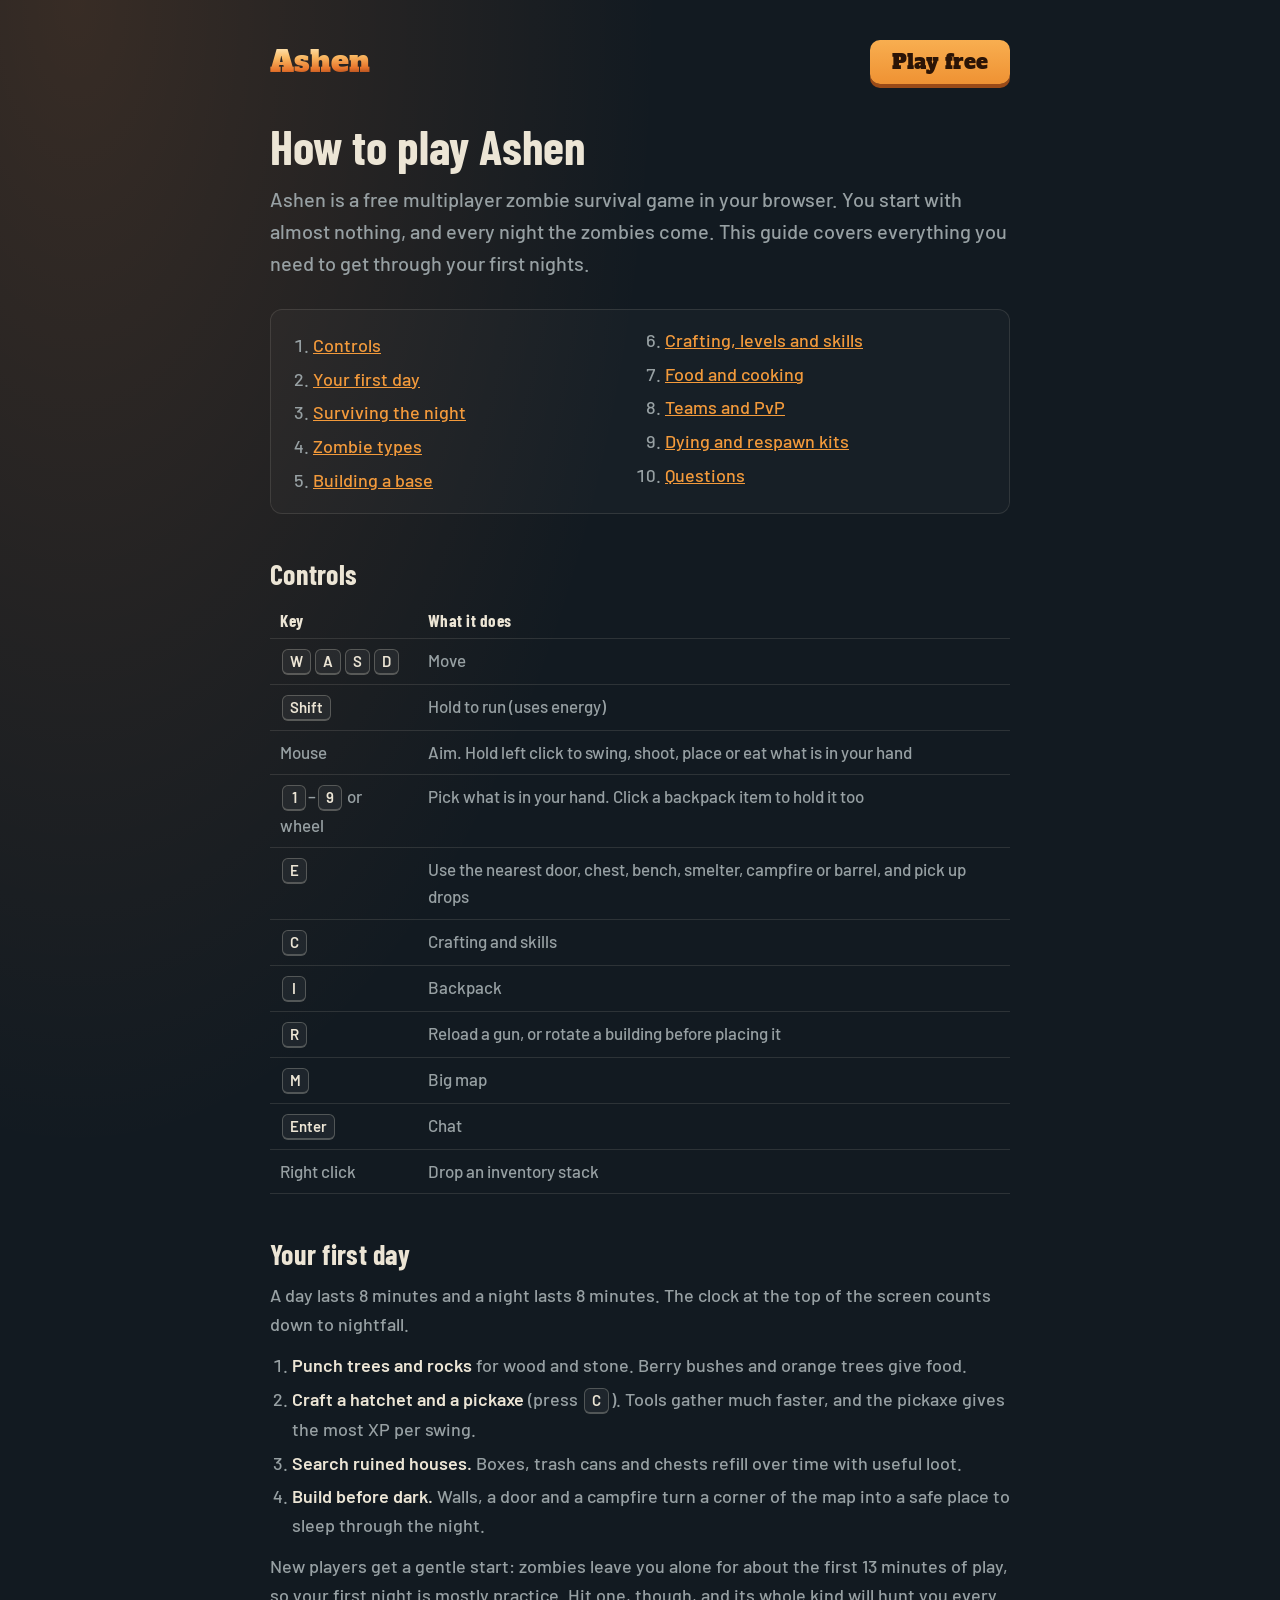
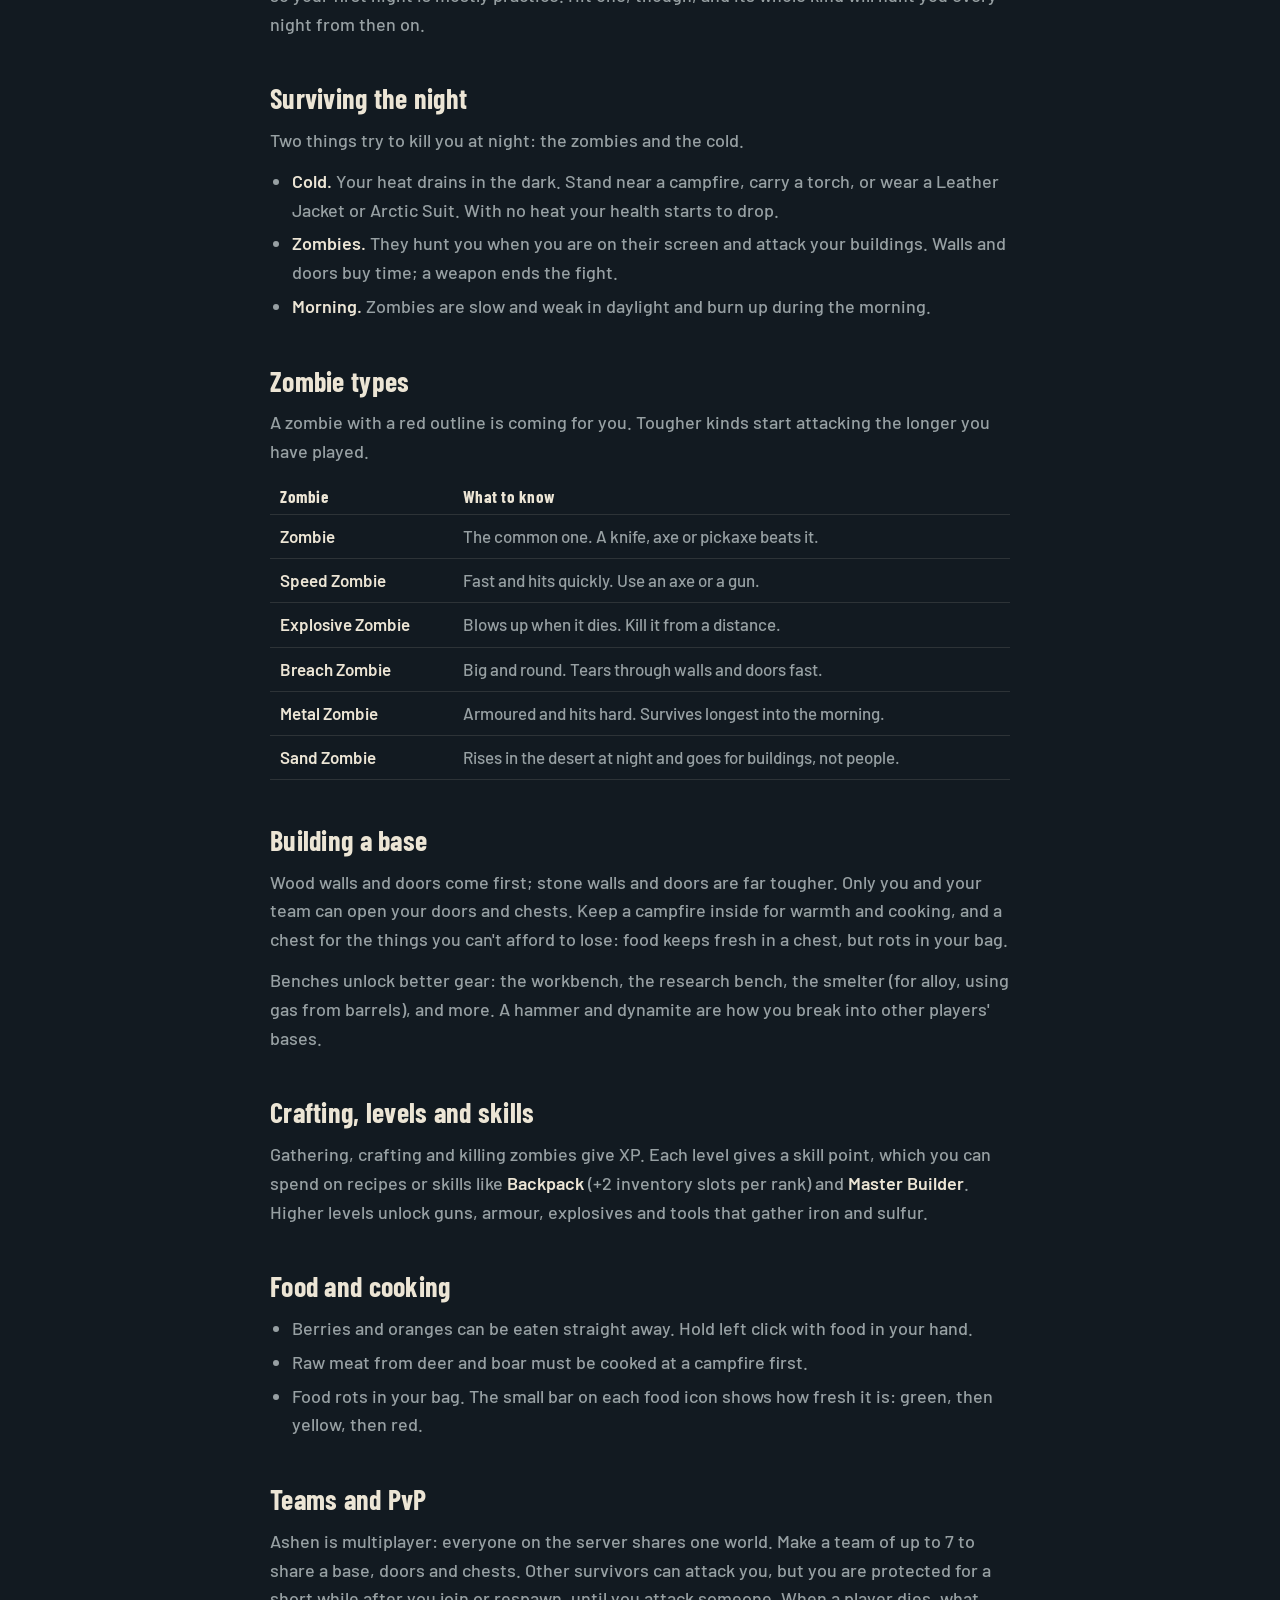
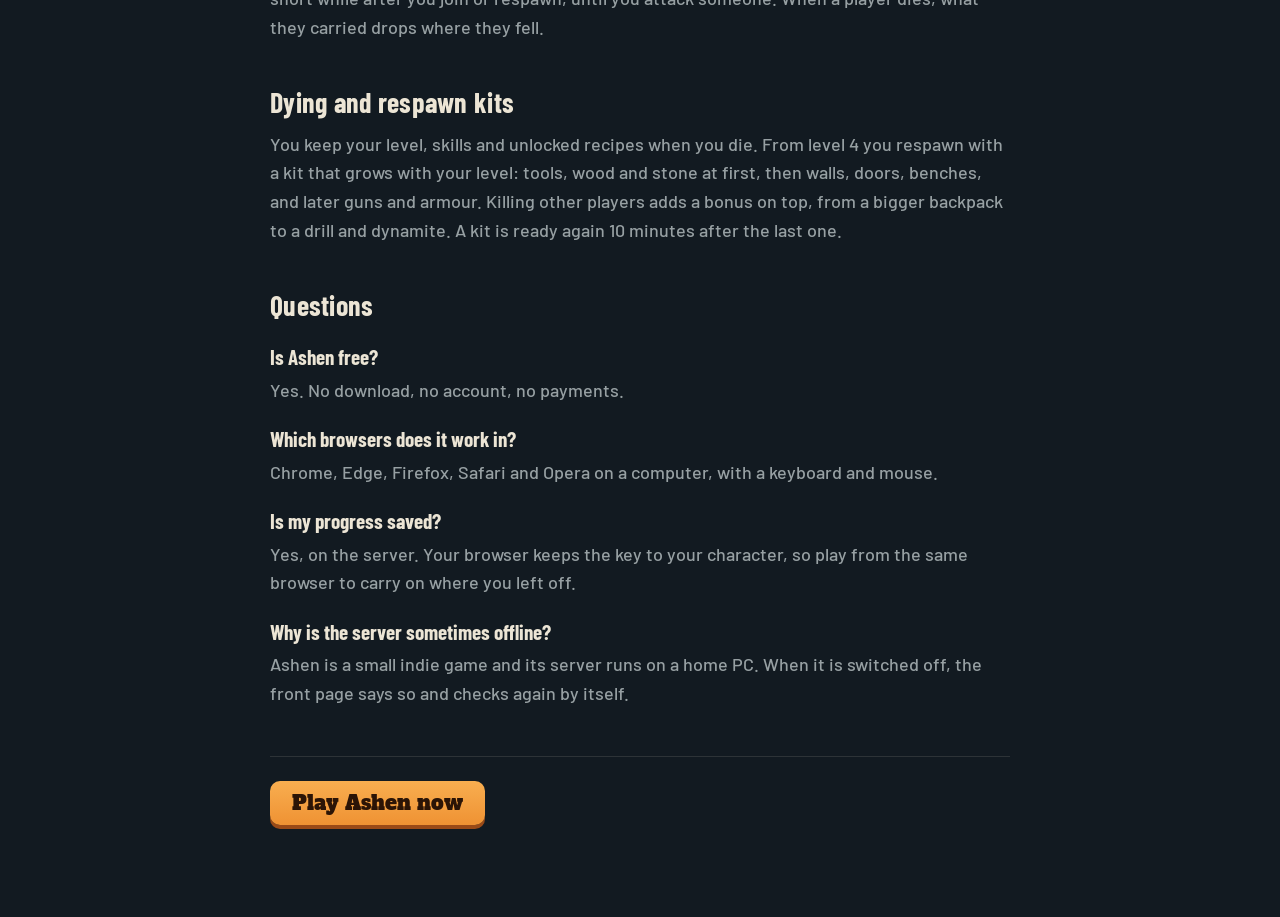
==== guide.html @ 97bfad8e "Update the Ashen guide" ====
<!doctype html>
<html lang="en">
<head>
<meta charset="utf-8">
<meta name="viewport" content="width=device-width,initial-scale=1">
<title>How to Play Ashen – Controls, Zombies, Building and Survival Tips</title>
<meta name="description" content="A beginner's guide to Ashen, the free multiplayer zombie survival browser game: controls, your first day, surviving the night, every zombie type, building a base, teams and PvP.">
<meta name="robots" content="index, follow, max-image-preview:large">
<link rel="canonical" href="https://playashen.github.io/guide.html">
<link rel="manifest" href="manifest.webmanifest">
<link rel="icon" type="image/png" sizes="192x192" href="icon-192.png">
<link rel="icon" type="image/svg+xml" href="icon.svg">
<link rel="apple-touch-icon" href="icon-192.png">
<meta property="og:image" content="https://playashen.github.io/og-card.jpg">
<meta property="og:image:width" content="1200">
<meta property="og:image:height" content="630">
<meta property="og:type" content="article">
<meta property="og:site_name" content="PlayAshen">
<meta property="og:title" content="How to Play Ashen – Zombie Survival Guide">
<meta property="og:description" content="Controls, your first day, surviving the night, every zombie type, building a base, teams and PvP.">
<meta property="og:url" content="https://playashen.github.io/guide.html">
<meta name="twitter:card" content="summary_large_image">
<meta name="twitter:image" content="https://playashen.github.io/og-card.jpg">
<meta name="theme-color" content="#121a21">
<script type="application/ld+json">{"@context":"https://schema.org","@type":"Article","headline":"How to Play Ashen – Controls, Zombies, Building and Survival Tips","about":{"@type":"VideoGame","name":"Ashen","url":"https://playashen.github.io/"},"image":"https://playashen.github.io/og-card.jpg","mainEntityOfPage":"https://playashen.github.io/guide.html","inLanguage":"en"}</script>
<script type="application/ld+json">{"@context":"https://schema.org","@type":"BreadcrumbList","itemListElement":[{"@type":"ListItem","position":1,"name":"PlayAshen","item":"https://playashen.github.io/"},{"@type":"ListItem","position":2,"name":"How to play","item":"https://playashen.github.io/guide.html"}]}</script>
<link rel="preconnect" href="https://fonts.googleapis.com">
<link rel="preconnect" href="https://fonts.gstatic.com" crossorigin>
<link rel="stylesheet" href="https://fonts.googleapis.com/css2?family=Alfa+Slab+One&family=Barlow:wght@500;600&family=Barlow+Condensed:wght@600;700&display=swap">
<style>
:root{--night:#121a21;--ash:#97a0a3;--bone:#ece5d5;--ember:#f39a3b;--ember-lo:#9a4a17;--line:rgba(236,229,213,.12)}
*{box-sizing:border-box}
html,body{margin:0}
body{background:radial-gradient(ellipse 65% 40% at 6% 0%,rgba(255,140,60,.16),transparent 70%),var(--night);color:var(--ash);font:500 18px/1.6 'Barlow',system-ui,sans-serif;-webkit-font-smoothing:antialiased}
main{max-width:780px;margin:0 auto;padding:40px 20px 80px}
nav{display:flex;justify-content:space-between;align-items:center;gap:16px;margin-bottom:36px}
.brand{font:400 30px/1 'Alfa Slab One',Georgia,serif;text-decoration:none;background:linear-gradient(178deg,#ffe8b8,#f9b862 35%,#e8762c 70%,#8a3216);-webkit-background-clip:text;background-clip:text;color:transparent}
.play{display:inline-flex;align-items:center;height:44px;padding:0 22px;border-radius:10px;background:linear-gradient(180deg,#f8ae50,#ef9233);color:#2b1406;text-decoration:none;font:400 20px/1 'Alfa Slab One',Georgia,serif;box-shadow:0 4px 0 var(--ember-lo)}
.play:hover{background:linear-gradient(180deg,#ffbb62,#f59c3c)}
h1{margin:0 0 10px;color:var(--bone);font:700 clamp(34px,6vw,48px)/1.1 'Barlow Condensed',sans-serif}
.lede{margin:0 0 30px;font-size:20px}
h2{margin:44px 0 10px;color:var(--bone);font:700 28px/1.2 'Barlow Condensed',sans-serif;letter-spacing:.01em}
h3{margin:22px 0 6px;color:var(--bone);font:700 21px/1.2 'Barlow Condensed',sans-serif}
p{margin:0 0 12px}
b,strong{color:var(--bone);font-weight:600}
ul,ol{margin:0 0 12px;padding-left:22px}
li{margin:5px 0}
a{color:var(--ember)}
a:hover{color:#ffd28a}
.toc{padding:16px 20px;border:1px solid var(--line);border-radius:12px;background:rgba(255,255,255,.025)}
.toc ol{margin:0;columns:2;column-gap:28px}
@media (max-width:560px){.toc ol{columns:1}}
table{width:100%;border-collapse:collapse;margin:6px 0 14px;font-size:17px}
th,td{text-align:left;vertical-align:top;padding:8px 10px;border-bottom:1px solid var(--line)}
th{color:var(--bone);font:700 17px 'Barlow Condensed',sans-serif;letter-spacing:.03em}
kbd{display:inline-block;min-width:24px;padding:1px 7px;margin:1px 2px;border:1px solid rgba(236,229,213,.25);border-bottom-width:2px;border-radius:6px;background:rgba(255,255,255,.05);color:var(--bone);font:600 15px/1.4 'Barlow',sans-serif;text-align:center}
.end{margin-top:48px;padding-top:24px;border-top:1px solid var(--line)}
.play:focus-visible,a:focus-visible{outline:2px solid #ffd28a;outline-offset:3px}
</style>
</head>
<body>
<main>
  <nav><a class="brand" href="./">Ashen</a><a class="play" href="./">Play free</a></nav>

  <h1>How to play Ashen</h1>
  <p class="lede">Ashen is a free multiplayer zombie survival game in your browser. You start with almost nothing, and every night the zombies come. This guide covers everything you need to get through your first nights.</p>

  <div class="toc"><ol>
    <li><a href="#controls">Controls</a></li>
    <li><a href="#first-day">Your first day</a></li>
    <li><a href="#night">Surviving the night</a></li>
    <li><a href="#zombies">Zombie types</a></li>
    <li><a href="#base">Building a base</a></li>
    <li><a href="#crafting">Crafting, levels and skills</a></li>
    <li><a href="#food">Food and cooking</a></li>
    <li><a href="#multiplayer">Teams and PvP</a></li>
    <li><a href="#dying">Dying and respawn kits</a></li>
    <li><a href="#faq">Questions</a></li>
  </ol></div>

  <h2 id="controls">Controls</h2>
  <table>
    <tr><th>Key</th><th>What it does</th></tr>
    <tr><td><kbd>W</kbd><kbd>A</kbd><kbd>S</kbd><kbd>D</kbd></td><td>Move</td></tr>
    <tr><td><kbd>Shift</kbd></td><td>Hold to run (uses energy)</td></tr>
    <tr><td>Mouse</td><td>Aim. Hold left click to swing, shoot, place or eat what is in your hand</td></tr>
    <tr><td><kbd>1</kbd>–<kbd>9</kbd> or wheel</td><td>Pick what is in your hand. Click a backpack item to hold it too</td></tr>
    <tr><td><kbd>E</kbd></td><td>Use the nearest door, chest, bench, smelter, campfire or barrel, and pick up drops</td></tr>
    <tr><td><kbd>C</kbd></td><td>Crafting and skills</td></tr>
    <tr><td><kbd>I</kbd></td><td>Backpack</td></tr>
    <tr><td><kbd>R</kbd></td><td>Reload a gun, or rotate a building before placing it</td></tr>
    <tr><td><kbd>M</kbd></td><td>Big map</td></tr>
    <tr><td><kbd>Enter</kbd></td><td>Chat</td></tr>
    <tr><td>Right click</td><td>Drop an inventory stack</td></tr>
  </table>

  <h2 id="first-day">Your first day</h2>
  <p>A day lasts 8 minutes and a night lasts 8 minutes. The clock at the top of the screen counts down to nightfall.</p>
  <ol>
    <li><b>Punch trees and rocks</b> for wood and stone. Berry bushes and orange trees give food.</li>
    <li><b>Craft a hatchet and a pickaxe</b> (press <kbd>C</kbd>). Tools gather much faster, and the pickaxe gives the most XP per swing.</li>
    <li><b>Search ruined houses.</b> Boxes, trash cans and chests refill over time with useful loot.</li>
    <li><b>Build before dark.</b> Walls, a door and a campfire turn a corner of the map into a safe place to sleep through the night.</li>
  </ol>
  <p>New players get a gentle start: zombies leave you alone for about the first 13 minutes of play, so your first night is mostly practice. Hit one, though, and its whole kind will hunt you every night from then on.</p>

  <h2 id="night">Surviving the night</h2>
  <p>Two things try to kill you at night: the zombies and the cold.</p>
  <ul>
    <li><b>Cold.</b> Your heat drains in the dark. Stand near a campfire, carry a torch, or wear a Leather Jacket or Arctic Suit. With no heat your health starts to drop.</li>
    <li><b>Zombies.</b> They hunt you when you are on their screen and attack your buildings. Walls and doors buy time; a weapon ends the fight.</li>
    <li><b>Morning.</b> Zombies are slow and weak in daylight and burn up during the morning.</li>
  </ul>

  <h2 id="zombies">Zombie types</h2>
  <p>A zombie with a red outline is coming for you. Tougher kinds start attacking the longer you have played.</p>
  <table>
    <tr><th>Zombie</th><th>What to know</th></tr>
    <tr><td><b>Zombie</b></td><td>The common one. A knife, axe or pickaxe beats it.</td></tr>
    <tr><td><b>Speed Zombie</b></td><td>Fast and hits quickly. Use an axe or a gun.</td></tr>
    <tr><td><b>Explosive Zombie</b></td><td>Blows up when it dies. Kill it from a distance.</td></tr>
    <tr><td><b>Breach Zombie</b></td><td>Big and round. Tears through walls and doors fast.</td></tr>
    <tr><td><b>Metal Zombie</b></td><td>Armoured and hits hard. Survives longest into the morning.</td></tr>
    <tr><td><b>Sand Zombie</b></td><td>Rises in the desert at night and goes for buildings, not people.</td></tr>
  </table>

  <h2 id="base">Building a base</h2>
  <p>Wood walls and doors come first; stone walls and doors are far tougher. Only you and your team can open your doors and chests. Keep a campfire inside for warmth and cooking, and a chest for the things you can't afford to lose: food keeps fresh in a chest, but rots in your bag.</p>
  <p>Benches unlock better gear: the workbench, the research bench, the smelter (for alloy, using gas from barrels), and more. A hammer and dynamite are how you break into other players' bases.</p>

  <h2 id="crafting">Crafting, levels and skills</h2>
  <p>Gathering, crafting and killing zombies give XP. Each level gives a skill point, which you can spend on recipes or skills like <b>Backpack</b> (+2 inventory slots per rank) and <b>Master Builder</b>. Higher levels unlock guns, armour, explosives and tools that gather iron and sulfur.</p>

  <h2 id="food">Food and cooking</h2>
  <ul>
    <li>Berries and oranges can be eaten straight away. Hold left click with food in your hand.</li>
    <li>Raw meat from deer and boar must be cooked at a campfire first.</li>
    <li>Food rots in your bag. The small bar on each food icon shows how fresh it is: green, then yellow, then red.</li>
  </ul>

  <h2 id="multiplayer">Teams and PvP</h2>
  <p>Ashen is multiplayer: everyone on the server shares one world. Make a team of up to 7 to share a base, doors and chests. Other survivors can attack you, but you are protected for a short while after you join or respawn, until you attack someone. When a player dies, what they carried drops where they fell.</p>

  <h2 id="dying">Dying and respawn kits</h2>
  <p>You keep your level, skills and unlocked recipes when you die. From level 4 you respawn with a kit that grows with your level: tools, wood and stone at first, then walls, doors, benches, and later guns and armour. Killing other players adds a bonus on top, from a bigger backpack to a drill and dynamite. A kit is ready again 10 minutes after the last one.</p>

  <h2 id="faq">Questions</h2>
  <h3>Is Ashen free?</h3>
  <p>Yes. No download, no account, no payments.</p>
  <h3>Which browsers does it work in?</h3>
  <p>Chrome, Edge, Firefox, Safari and Opera on a computer, with a keyboard and mouse.</p>
  <h3>Is my progress saved?</h3>
  <p>Yes, on the server. Your browser keeps the key to your character, so play from the same browser to carry on where you left off.</p>
  <h3>Why is the server sometimes offline?</h3>
  <p>Ashen is a small indie game and its server runs on a home PC. When it is switched off, the front page says so and checks again by itself.</p>

  <p class="end"><a class="play" href="./">Play Ashen now</a></p>
</main>
</body>
</html>
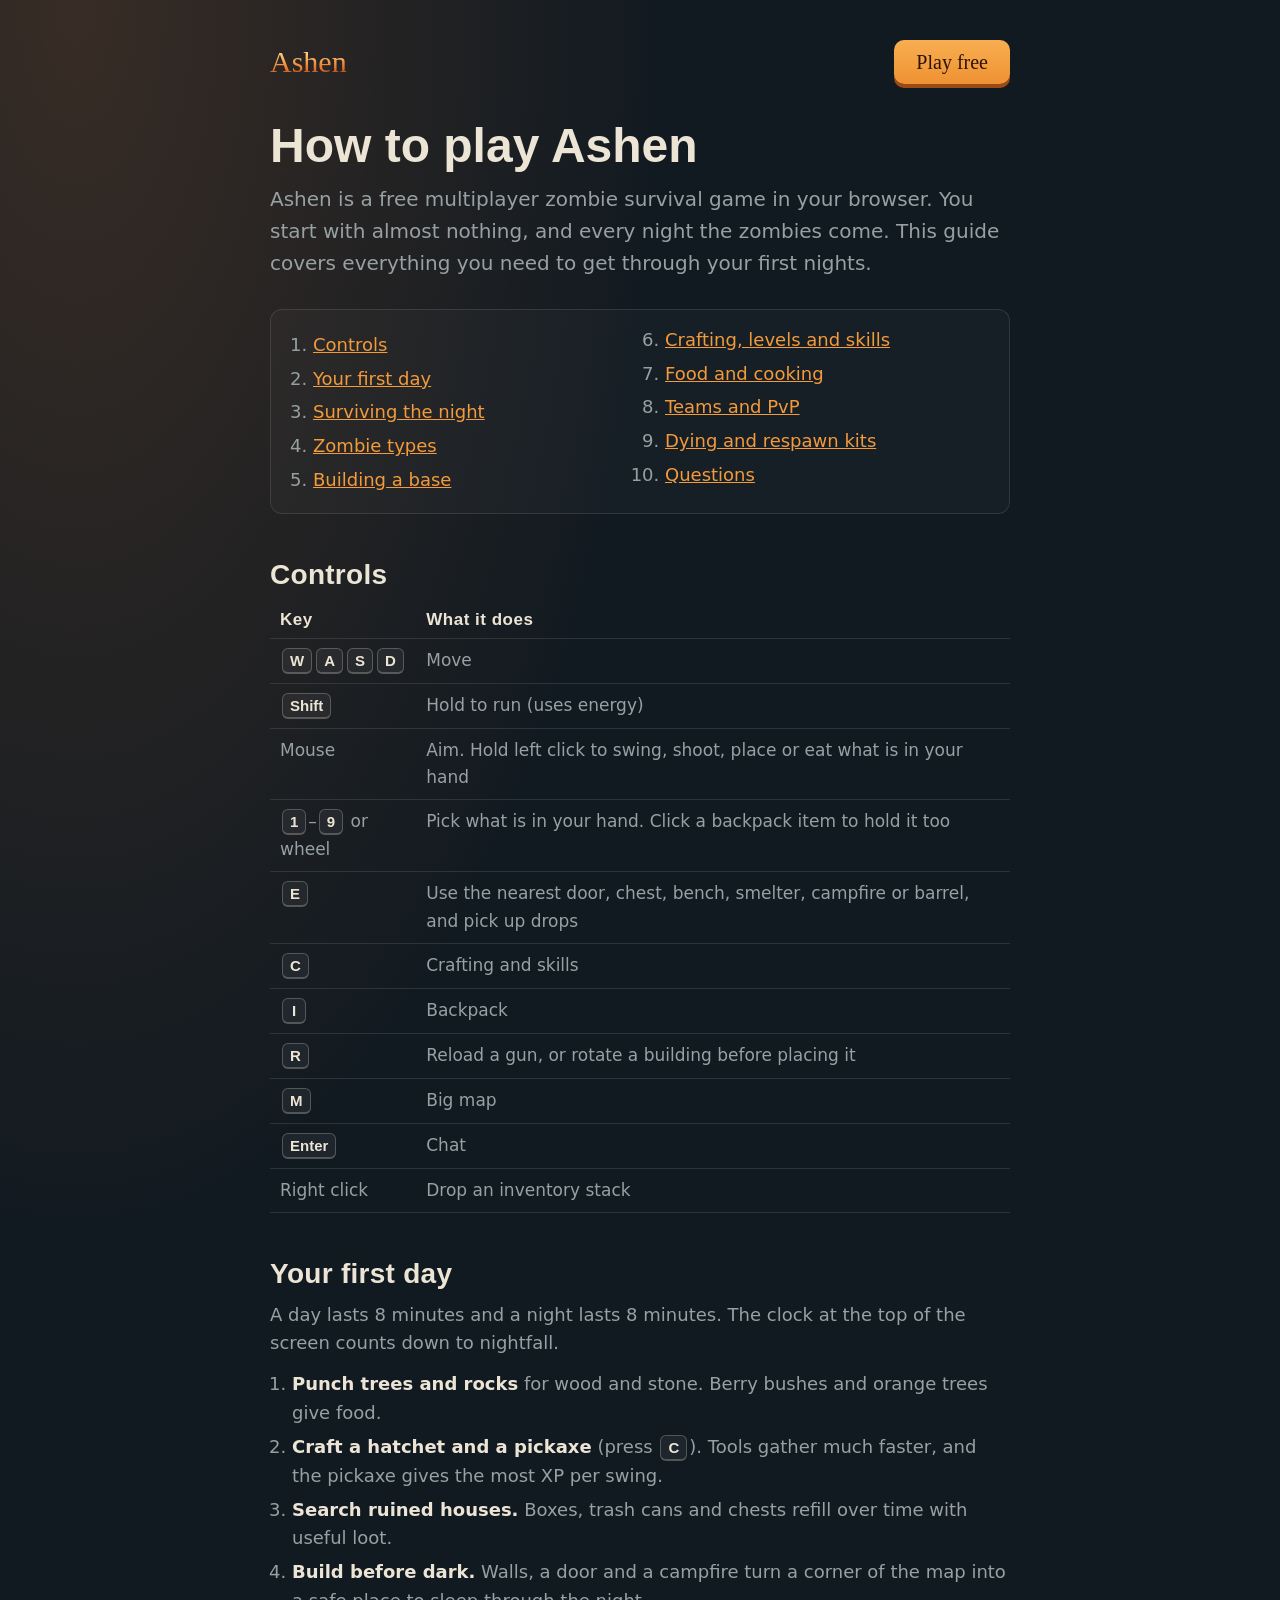
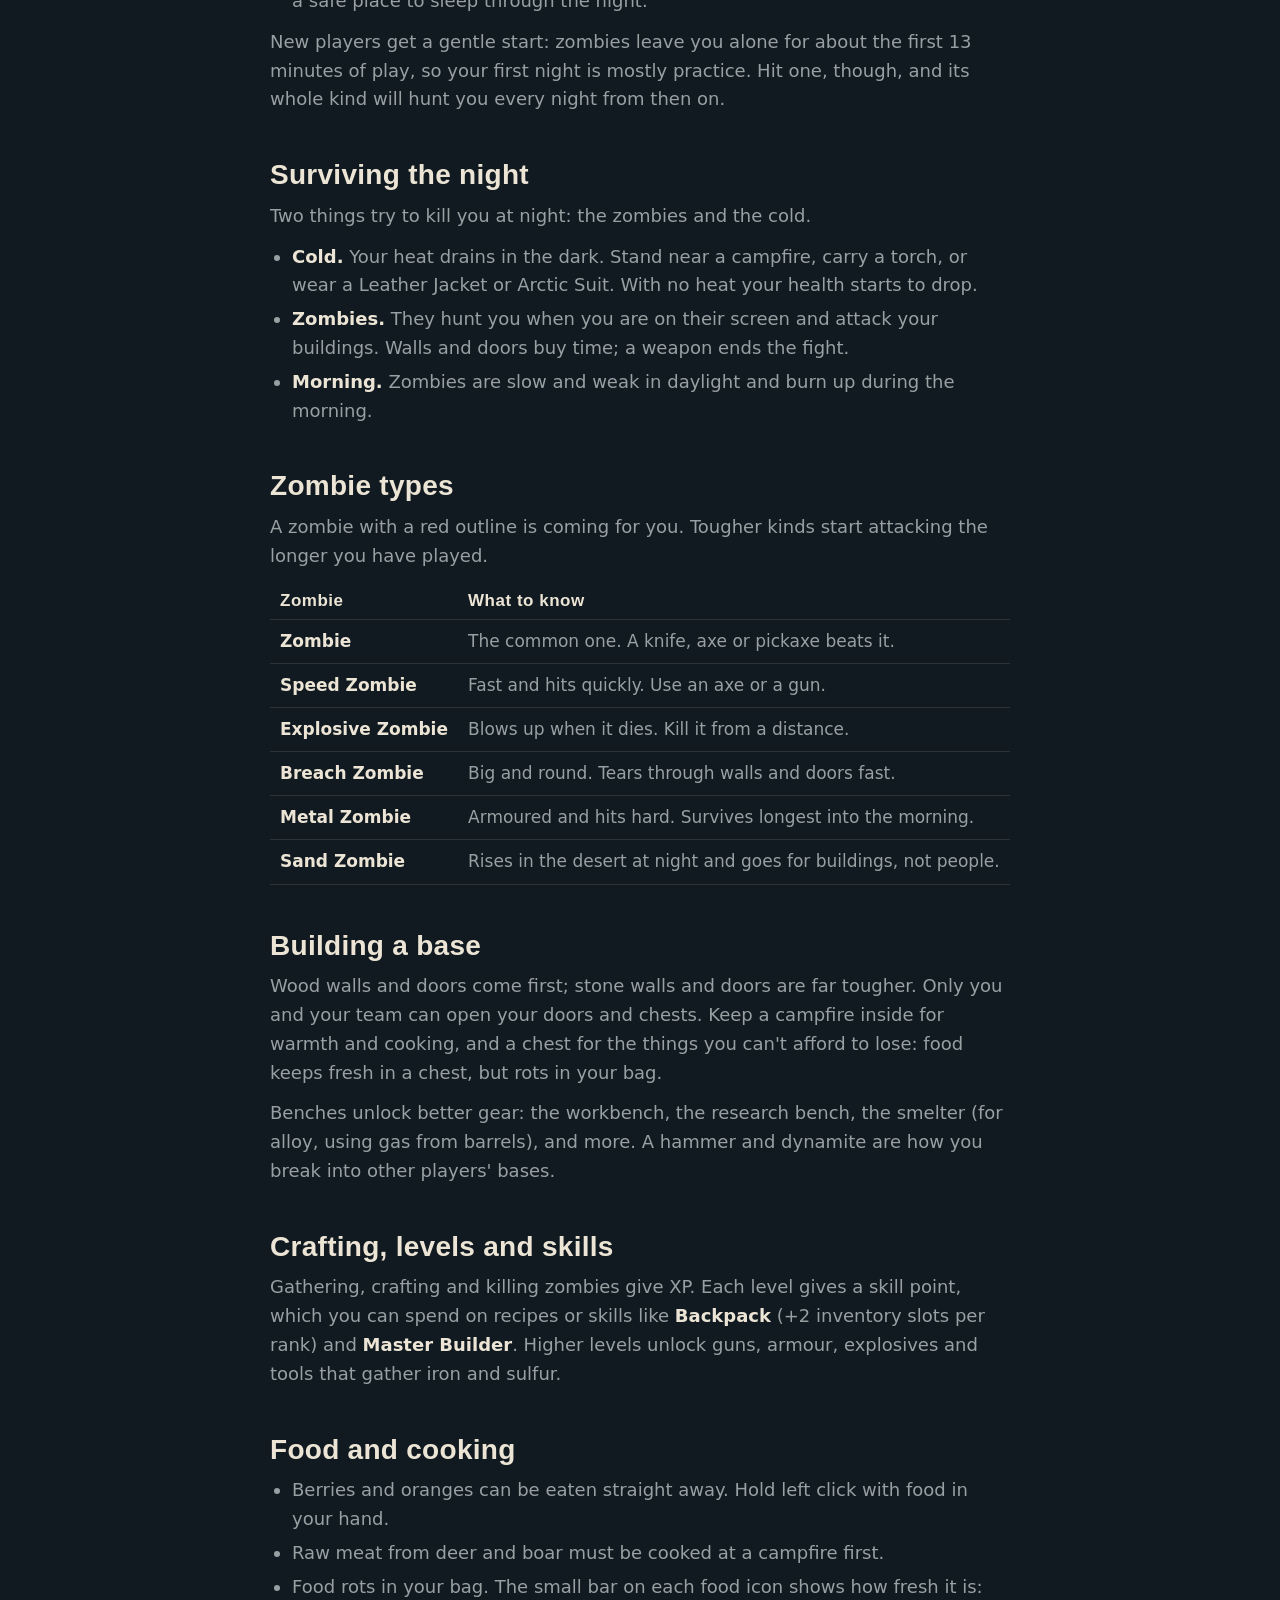
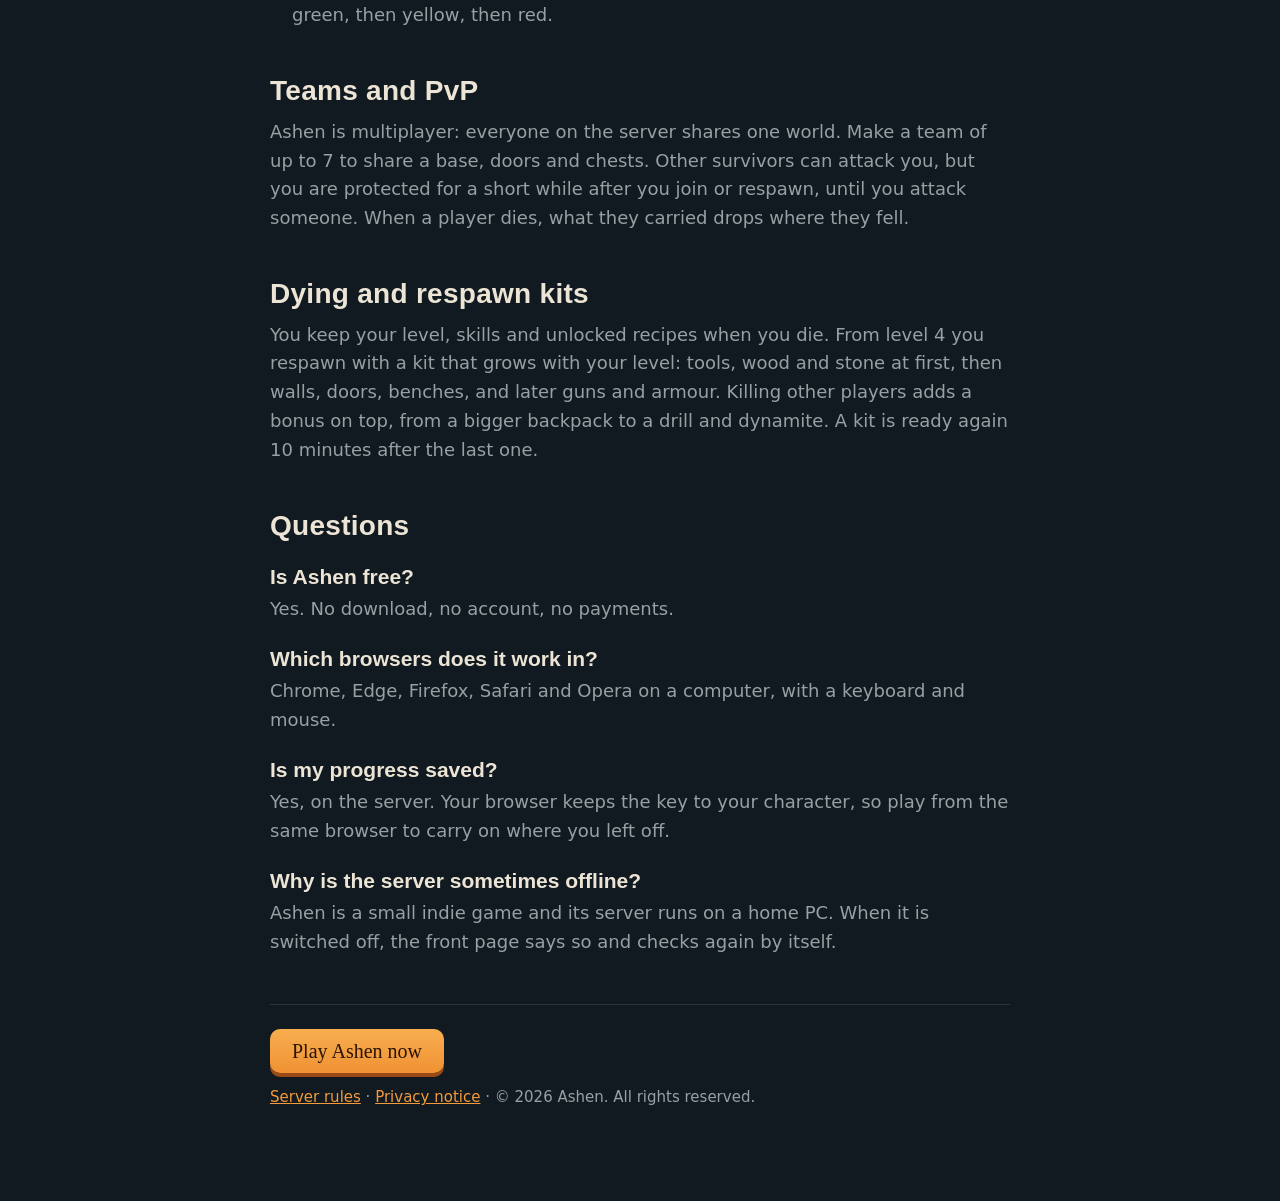
==== commit 67c6891c: "Update the Ashen guide" ====
--- a/guide.html
+++ b/guide.html
@@ -24,9 +24,7 @@
 <meta name="theme-color" content="#121a21">
 <script type="application/ld+json">{"@context":"https://schema.org","@type":"Article","headline":"How to Play Ashen – Controls, Zombies, Building and Survival Tips","about":{"@type":"VideoGame","name":"Ashen","url":"https://playashen.github.io/"},"image":"https://playashen.github.io/og-card.jpg","mainEntityOfPage":"https://playashen.github.io/guide.html","inLanguage":"en"}</script>
 <script type="application/ld+json">{"@context":"https://schema.org","@type":"BreadcrumbList","itemListElement":[{"@type":"ListItem","position":1,"name":"PlayAshen","item":"https://playashen.github.io/"},{"@type":"ListItem","position":2,"name":"How to play","item":"https://playashen.github.io/guide.html"}]}</script>
-<link rel="preconnect" href="https://fonts.googleapis.com">
-<link rel="preconnect" href="https://fonts.gstatic.com" crossorigin>
-<link rel="stylesheet" href="https://fonts.googleapis.com/css2?family=Alfa+Slab+One&family=Barlow:wght@500;600&family=Barlow+Condensed:wght@600;700&display=swap">
+<link rel="stylesheet" href="fonts.css">
 <style>
 :root{--night:#121a21;--ash:#97a0a3;--bone:#ece5d5;--ember:#f39a3b;--ember-lo:#9a4a17;--line:rgba(236,229,213,.12)}
 *{box-sizing:border-box}
@@ -155,6 +153,7 @@
   <p>Ashen is a small indie game and its server runs on a home PC. When it is switched off, the front page says so and checks again by itself.</p>
 
   <p class="end"><a class="play" href="./">Play Ashen now</a></p>
+  <p style="font-size:15px"><a href="rules.html">Server rules</a> · <a href="privacy.html">Privacy notice</a> · © 2026 Ashen. All rights reserved.</p>
 </main>
 </body>
 </html>
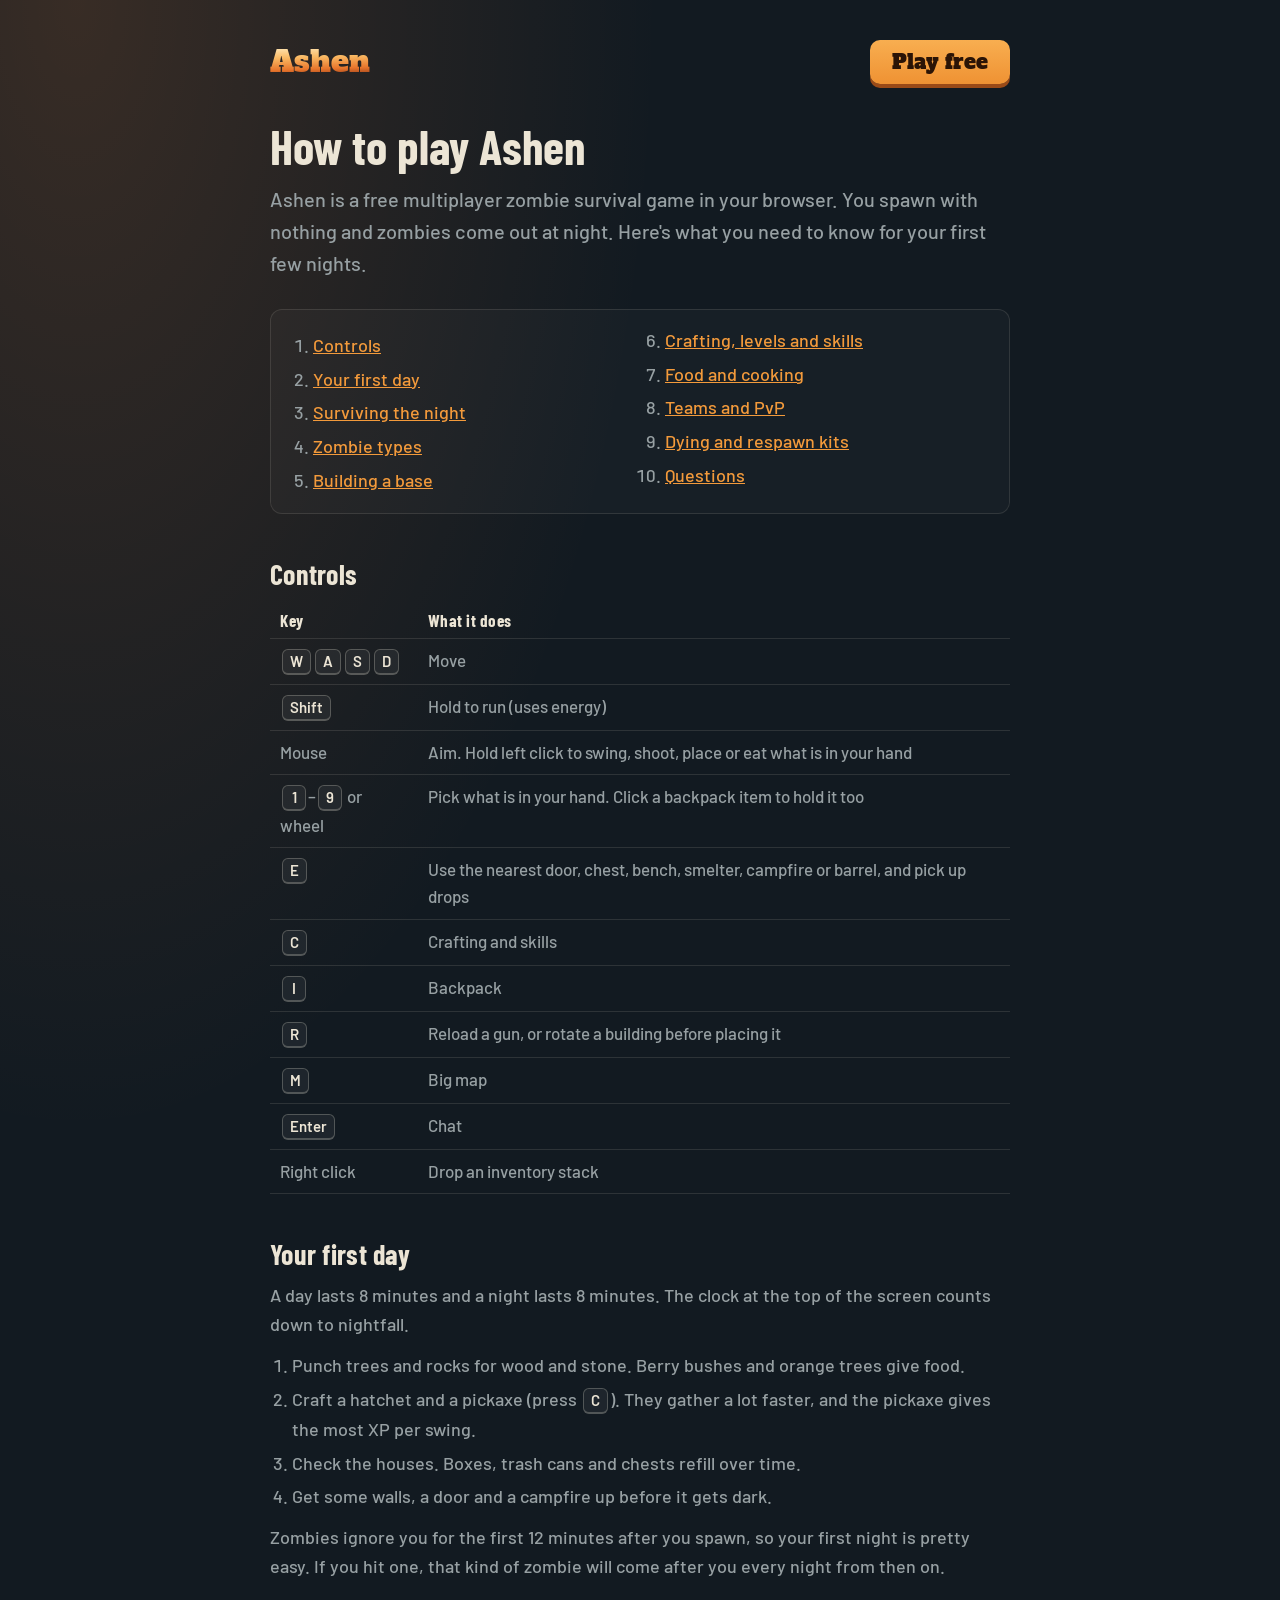
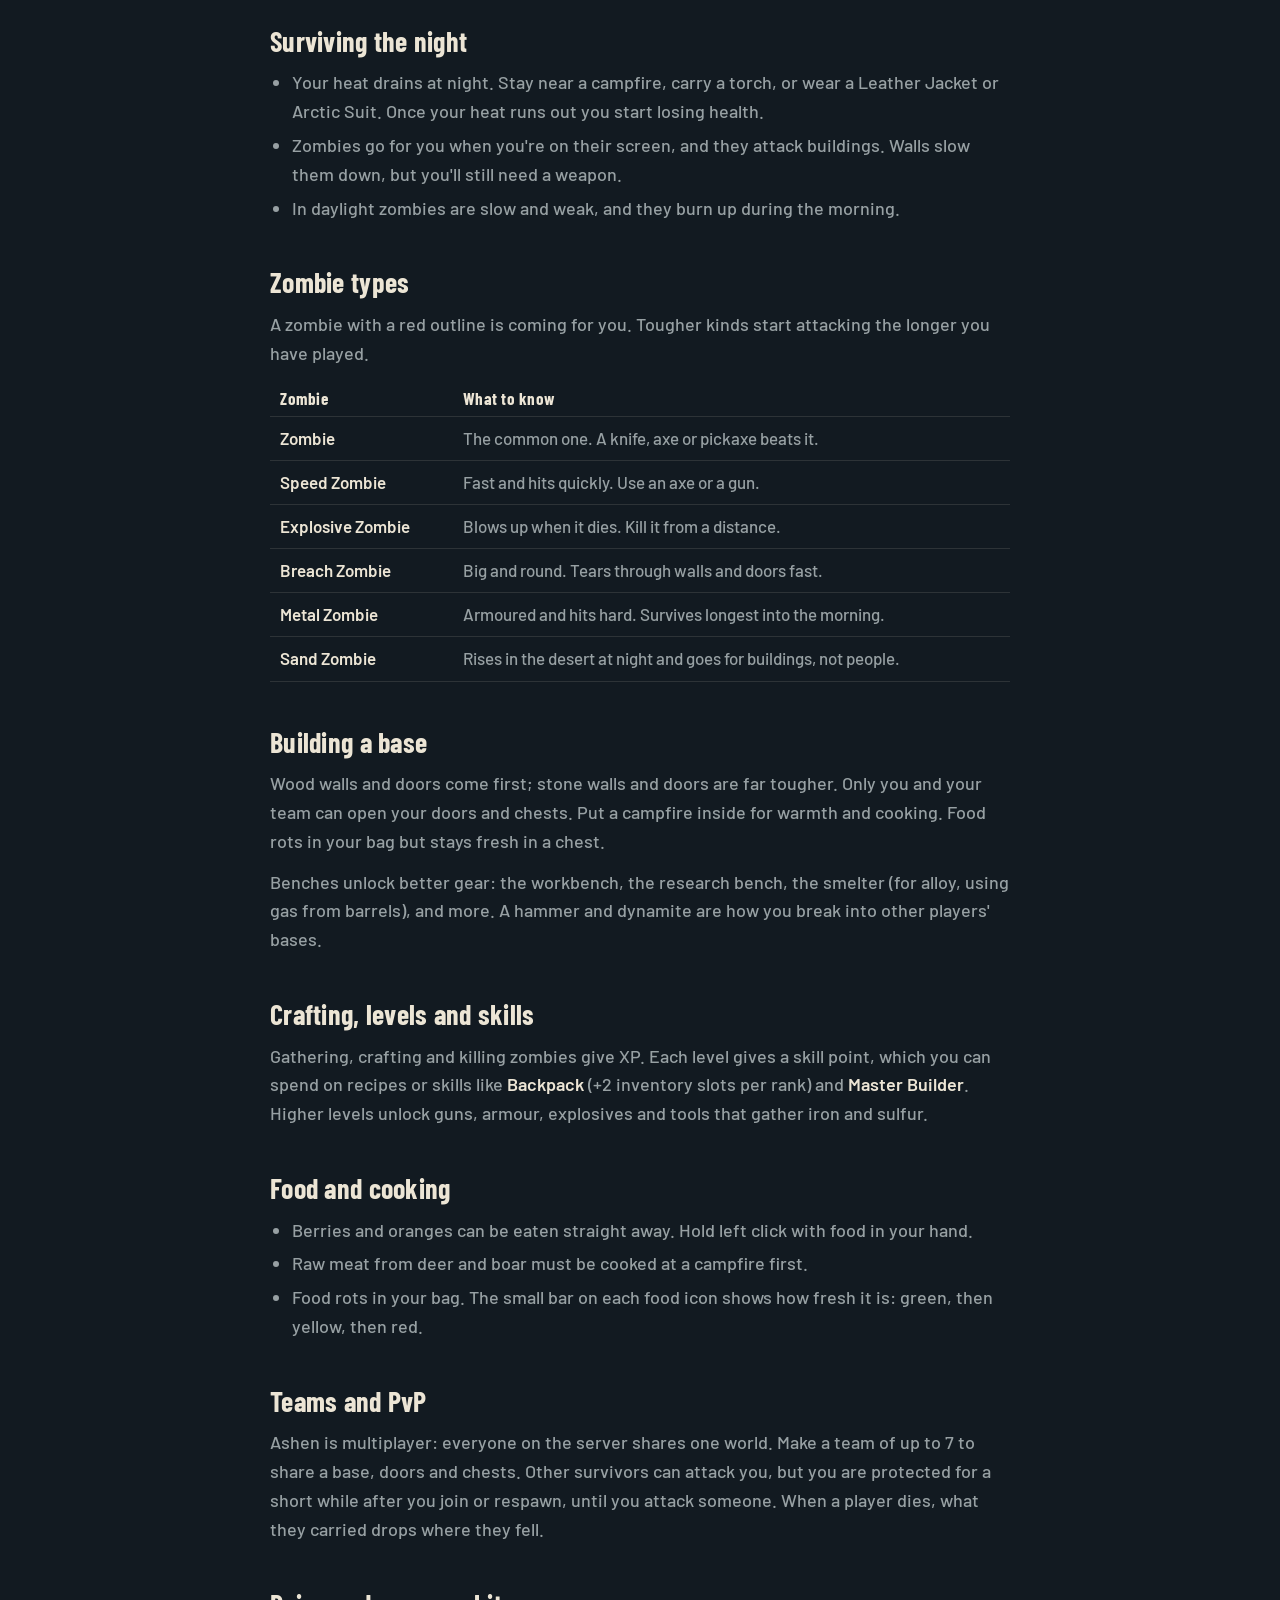
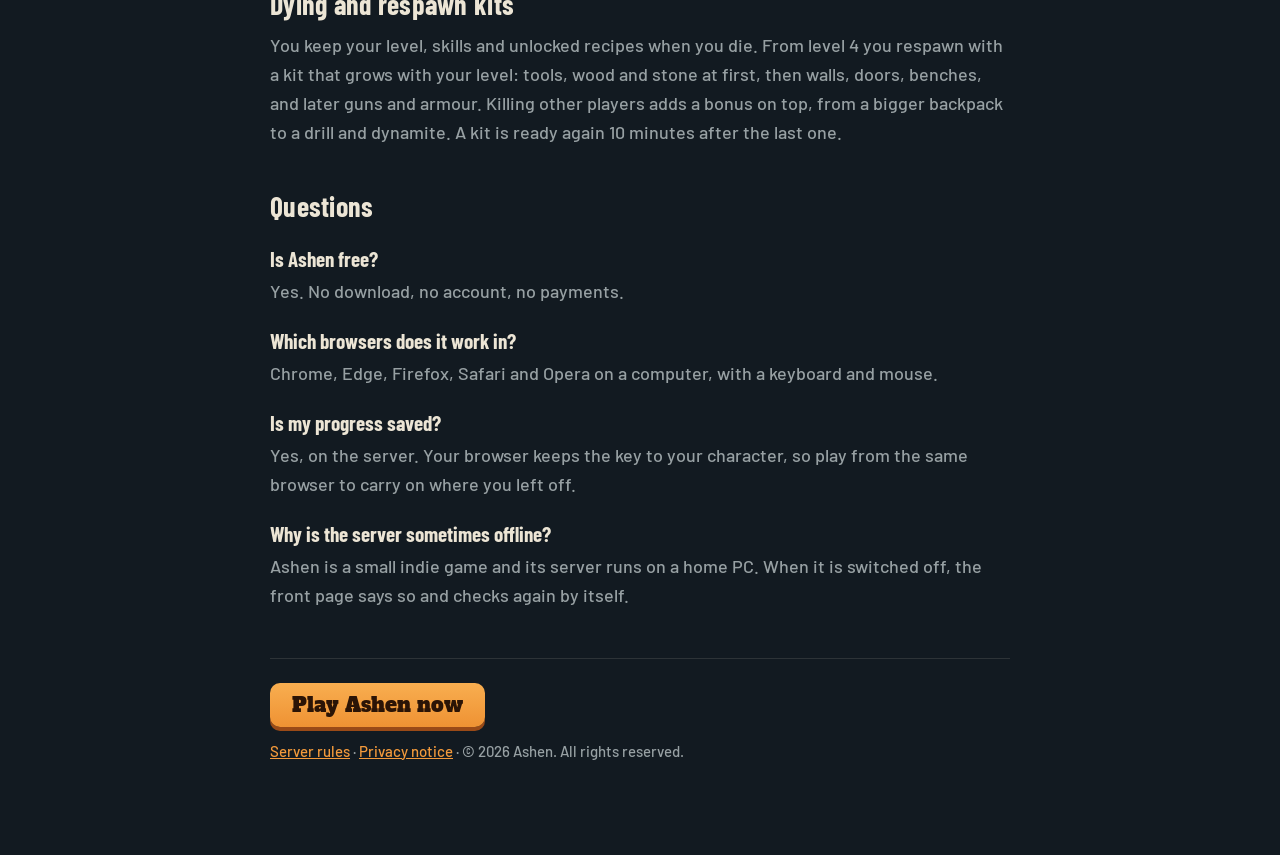
==== commit 931a57d8: "Update the Ashen guide" ====
--- a/guide.html
+++ b/guide.html
@@ -61,7 +61,7 @@
   <nav><a class="brand" href="./">Ashen</a><a class="play" href="./">Play free</a></nav>
 
   <h1>How to play Ashen</h1>
-  <p class="lede">Ashen is a free multiplayer zombie survival game in your browser. You start with almost nothing, and every night the zombies come. This guide covers everything you need to get through your first nights.</p>
+  <p class="lede">Ashen is a free multiplayer zombie survival game in your browser. You spawn with nothing and zombies come out at night. Here's what you need to know for your first few nights.</p>
 
   <div class="toc"><ol>
     <li><a href="#controls">Controls</a></li>
@@ -95,19 +95,18 @@
   <h2 id="first-day">Your first day</h2>
   <p>A day lasts 8 minutes and a night lasts 8 minutes. The clock at the top of the screen counts down to nightfall.</p>
   <ol>
-    <li><b>Punch trees and rocks</b> for wood and stone. Berry bushes and orange trees give food.</li>
-    <li><b>Craft a hatchet and a pickaxe</b> (press <kbd>C</kbd>). Tools gather much faster, and the pickaxe gives the most XP per swing.</li>
-    <li><b>Search ruined houses.</b> Boxes, trash cans and chests refill over time with useful loot.</li>
-    <li><b>Build before dark.</b> Walls, a door and a campfire turn a corner of the map into a safe place to sleep through the night.</li>
+    <li>Punch trees and rocks for wood and stone. Berry bushes and orange trees give food.</li>
+    <li>Craft a hatchet and a pickaxe (press <kbd>C</kbd>). They gather a lot faster, and the pickaxe gives the most XP per swing.</li>
+    <li>Check the houses. Boxes, trash cans and chests refill over time.</li>
+    <li>Get some walls, a door and a campfire up before it gets dark.</li>
   </ol>
-  <p>New players get a gentle start: zombies leave you alone for about the first 13 minutes of play, so your first night is mostly practice. Hit one, though, and its whole kind will hunt you every night from then on.</p>
+  <p>Zombies ignore you for the first 12 minutes after you spawn, so your first night is pretty easy. If you hit one, that kind of zombie will come after you every night from then on.</p>
 
   <h2 id="night">Surviving the night</h2>
-  <p>Two things try to kill you at night: the zombies and the cold.</p>
   <ul>
-    <li><b>Cold.</b> Your heat drains in the dark. Stand near a campfire, carry a torch, or wear a Leather Jacket or Arctic Suit. With no heat your health starts to drop.</li>
-    <li><b>Zombies.</b> They hunt you when you are on their screen and attack your buildings. Walls and doors buy time; a weapon ends the fight.</li>
-    <li><b>Morning.</b> Zombies are slow and weak in daylight and burn up during the morning.</li>
+    <li>Your heat drains at night. Stay near a campfire, carry a torch, or wear a Leather Jacket or Arctic Suit. Once your heat runs out you start losing health.</li>
+    <li>Zombies go for you when you're on their screen, and they attack buildings. Walls slow them down, but you'll still need a weapon.</li>
+    <li>In daylight zombies are slow and weak, and they burn up during the morning.</li>
   </ul>
 
   <h2 id="zombies">Zombie types</h2>
@@ -123,7 +122,7 @@
   </table>
 
   <h2 id="base">Building a base</h2>
-  <p>Wood walls and doors come first; stone walls and doors are far tougher. Only you and your team can open your doors and chests. Keep a campfire inside for warmth and cooking, and a chest for the things you can't afford to lose: food keeps fresh in a chest, but rots in your bag.</p>
+  <p>Wood walls and doors come first; stone walls and doors are far tougher. Only you and your team can open your doors and chests. Put a campfire inside for warmth and cooking. Food rots in your bag but stays fresh in a chest.</p>
   <p>Benches unlock better gear: the workbench, the research bench, the smelter (for alloy, using gas from barrels), and more. A hammer and dynamite are how you break into other players' bases.</p>
 
   <h2 id="crafting">Crafting, levels and skills</h2>
--- a/fonts.css
+++ b/fonts.css
@@ -0,0 +1,9 @@
+/* Fonts served from this site (not Google), so visiting does not send your address to Google. SIL Open Font License: see fonts/OFL-*.txt */
+@font-face{font-family:'Alfa Slab One';font-style:normal;font-weight:400;font-display:swap;src:url(fonts/alfa-slab-one-400.woff2) format('woff2');unicode-range:U+0000-00FF, U+0131, U+0152-0153, U+02BB-02BC, U+02C6, U+02DA, U+02DC, U+0304, U+0308, U+0329, U+2000-206F, U+20AC, U+2122, U+2191, U+2193, U+2212, U+2215, U+FEFF, U+FFFD}
+@font-face{font-family:'Barlow';font-style:normal;font-weight:400;font-display:swap;src:url(fonts/barlow-400.woff2) format('woff2');unicode-range:U+0000-00FF, U+0131, U+0152-0153, U+02BB-02BC, U+02C6, U+02DA, U+02DC, U+0304, U+0308, U+0329, U+2000-206F, U+20AC, U+2122, U+2191, U+2193, U+2212, U+2215, U+FEFF, U+FFFD}
+@font-face{font-family:'Barlow';font-style:normal;font-weight:500;font-display:swap;src:url(fonts/barlow-500.woff2) format('woff2');unicode-range:U+0000-00FF, U+0131, U+0152-0153, U+02BB-02BC, U+02C6, U+02DA, U+02DC, U+0304, U+0308, U+0329, U+2000-206F, U+20AC, U+2122, U+2191, U+2193, U+2212, U+2215, U+FEFF, U+FFFD}
+@font-face{font-family:'Barlow';font-style:normal;font-weight:600;font-display:swap;src:url(fonts/barlow-600.woff2) format('woff2');unicode-range:U+0000-00FF, U+0131, U+0152-0153, U+02BB-02BC, U+02C6, U+02DA, U+02DC, U+0304, U+0308, U+0329, U+2000-206F, U+20AC, U+2122, U+2191, U+2193, U+2212, U+2215, U+FEFF, U+FFFD}
+@font-face{font-family:'Barlow';font-style:normal;font-weight:700;font-display:swap;src:url(fonts/barlow-700.woff2) format('woff2');unicode-range:U+0000-00FF, U+0131, U+0152-0153, U+02BB-02BC, U+02C6, U+02DA, U+02DC, U+0304, U+0308, U+0329, U+2000-206F, U+20AC, U+2122, U+2191, U+2193, U+2212, U+2215, U+FEFF, U+FFFD}
+@font-face{font-family:'Barlow Condensed';font-style:normal;font-weight:500;font-display:swap;src:url(fonts/barlow-condensed-500.woff2) format('woff2');unicode-range:U+0000-00FF, U+0131, U+0152-0153, U+02BB-02BC, U+02C6, U+02DA, U+02DC, U+0304, U+0308, U+0329, U+2000-206F, U+20AC, U+2122, U+2191, U+2193, U+2212, U+2215, U+FEFF, U+FFFD}
+@font-face{font-family:'Barlow Condensed';font-style:normal;font-weight:600;font-display:swap;src:url(fonts/barlow-condensed-600.woff2) format('woff2');unicode-range:U+0000-00FF, U+0131, U+0152-0153, U+02BB-02BC, U+02C6, U+02DA, U+02DC, U+0304, U+0308, U+0329, U+2000-206F, U+20AC, U+2122, U+2191, U+2193, U+2212, U+2215, U+FEFF, U+FFFD}
+@font-face{font-family:'Barlow Condensed';font-style:normal;font-weight:700;font-display:swap;src:url(fonts/barlow-condensed-700.woff2) format('woff2');unicode-range:U+0000-00FF, U+0131, U+0152-0153, U+02BB-02BC, U+02C6, U+02DA, U+02DC, U+0304, U+0308, U+0329, U+2000-206F, U+20AC, U+2122, U+2191, U+2193, U+2212, U+2215, U+FEFF, U+FFFD}
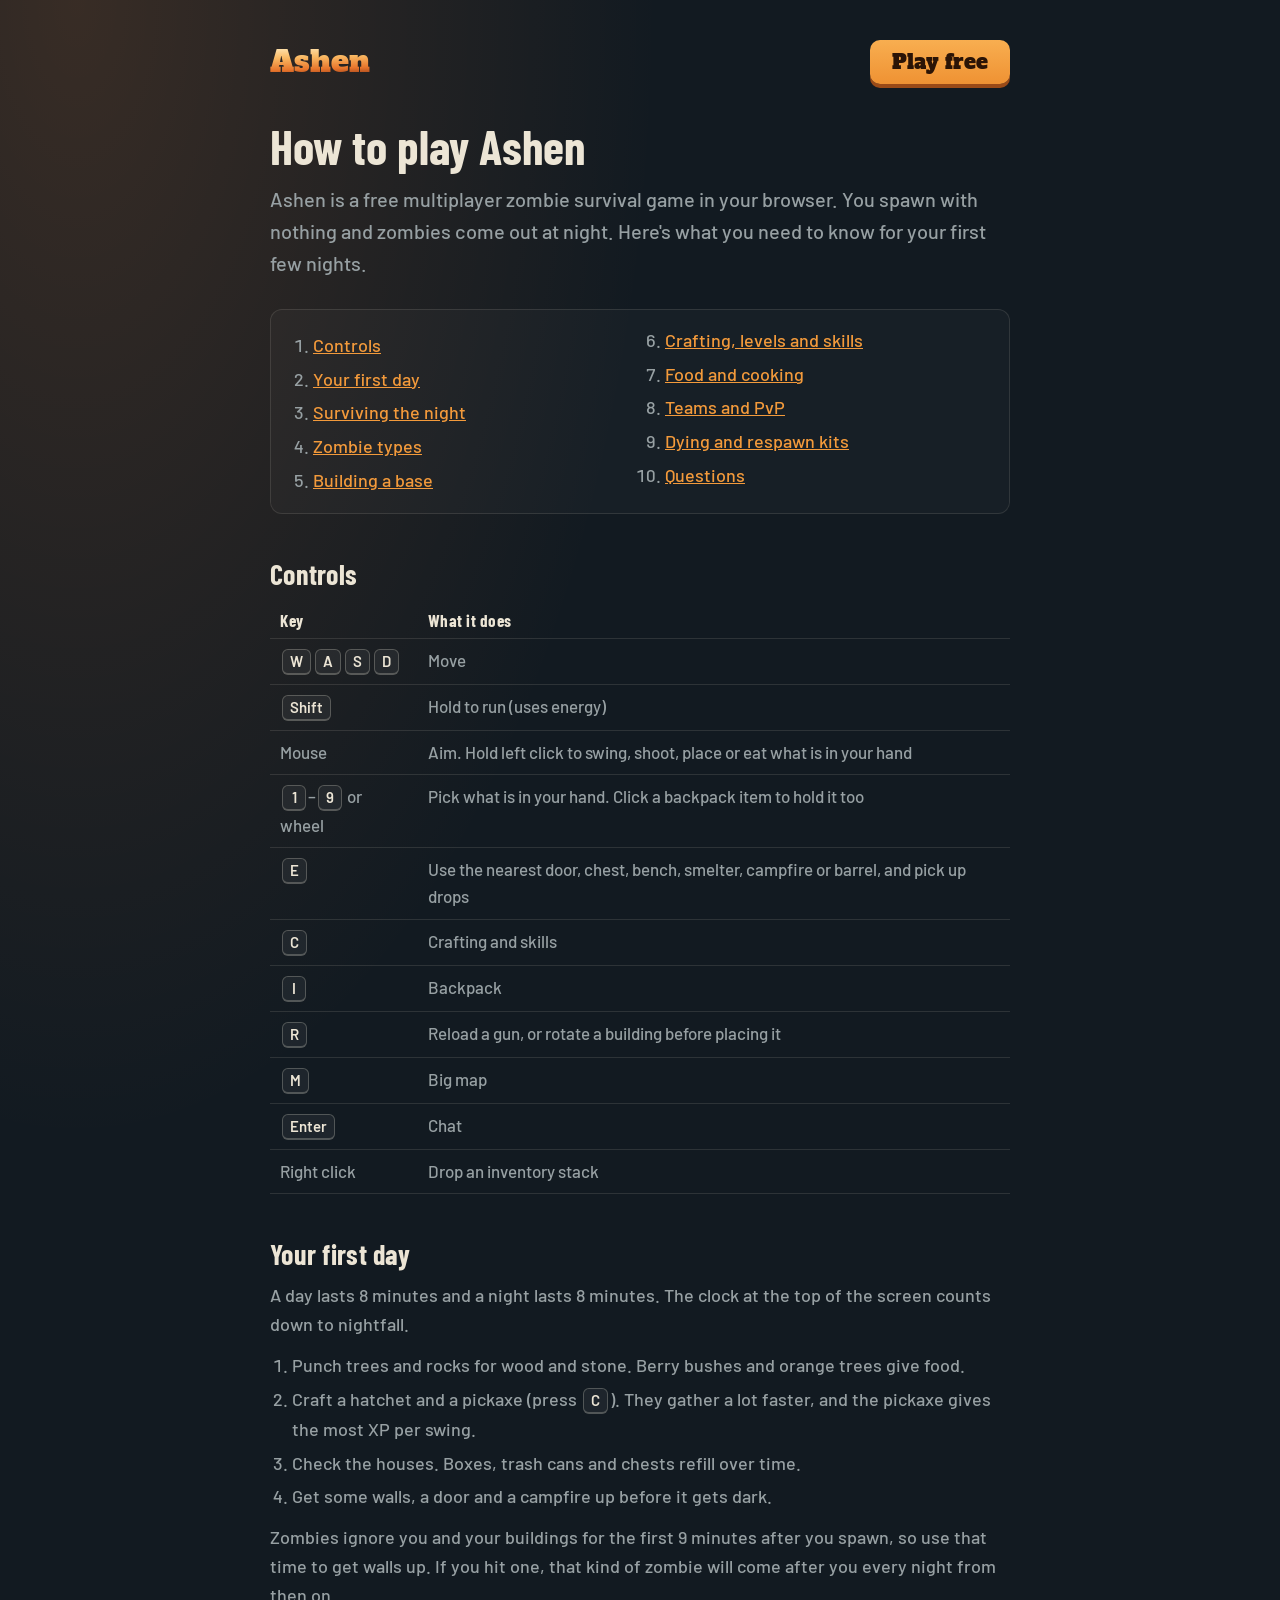
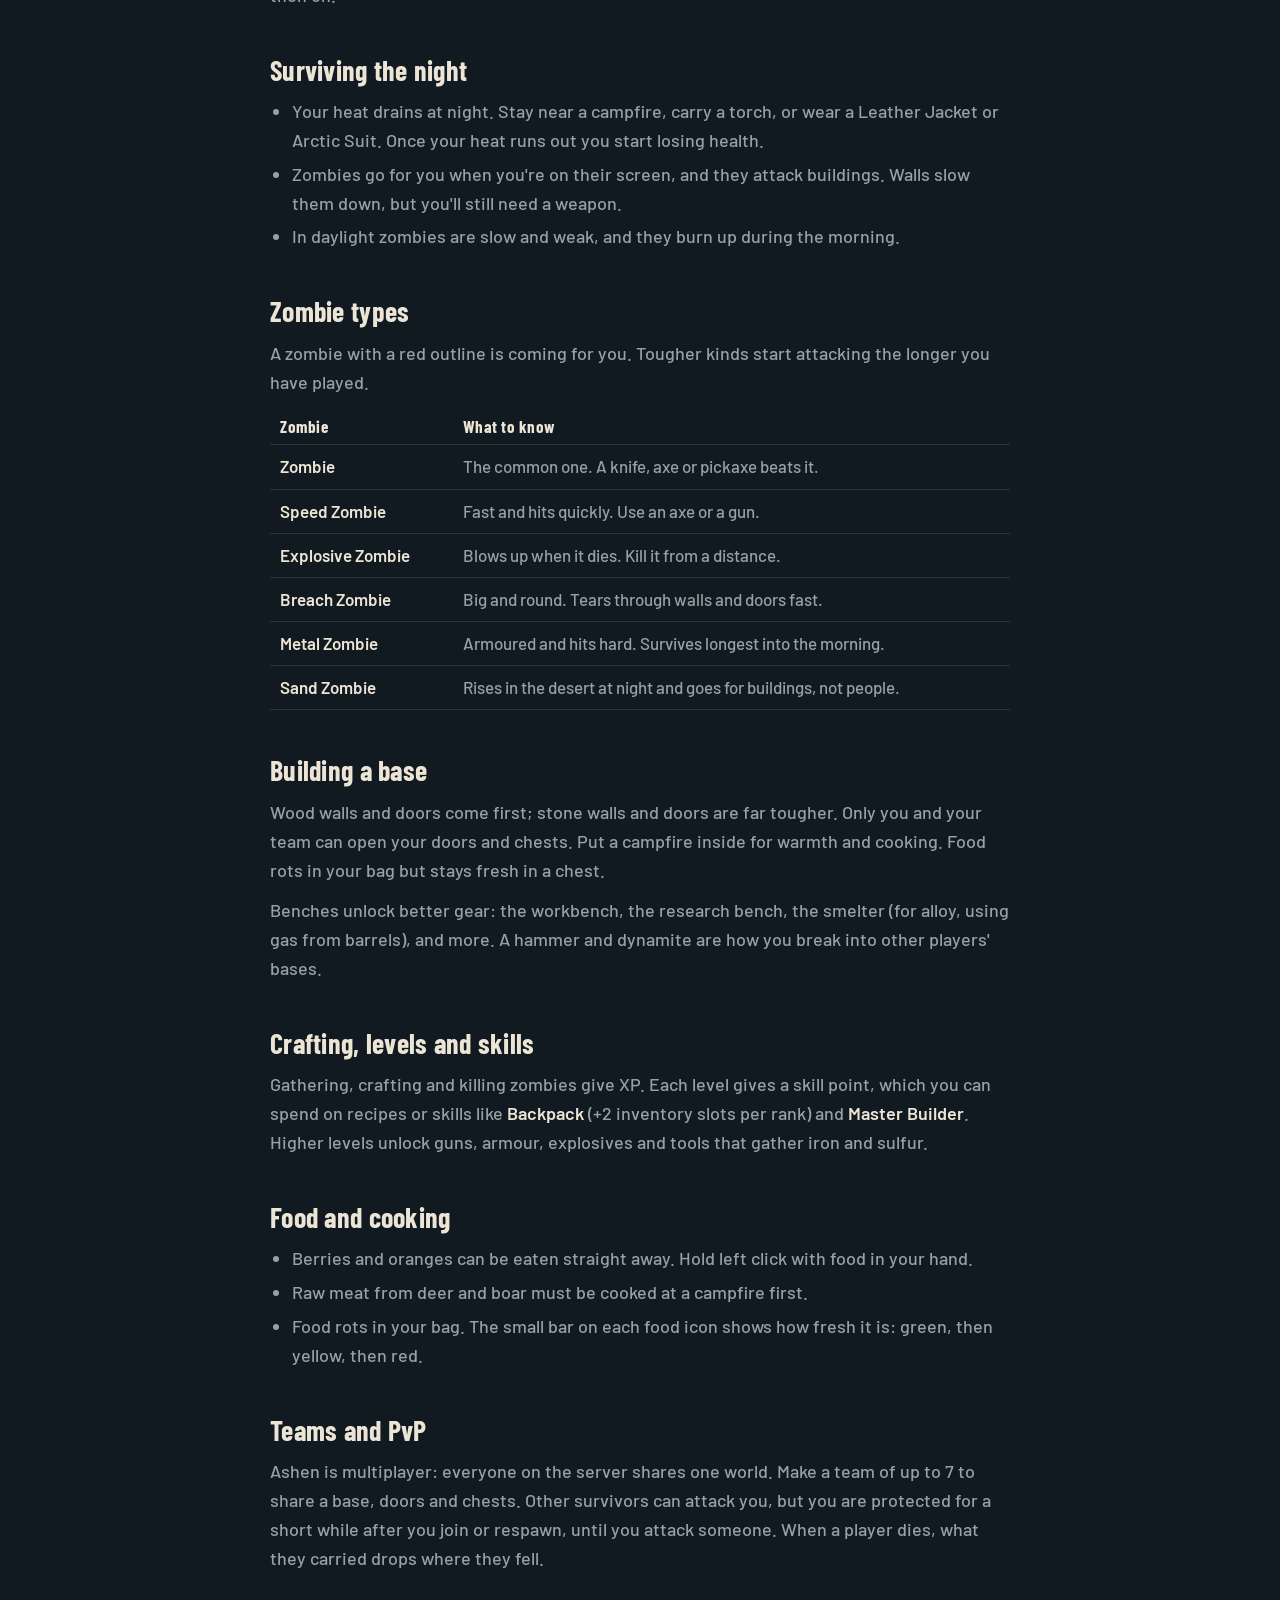
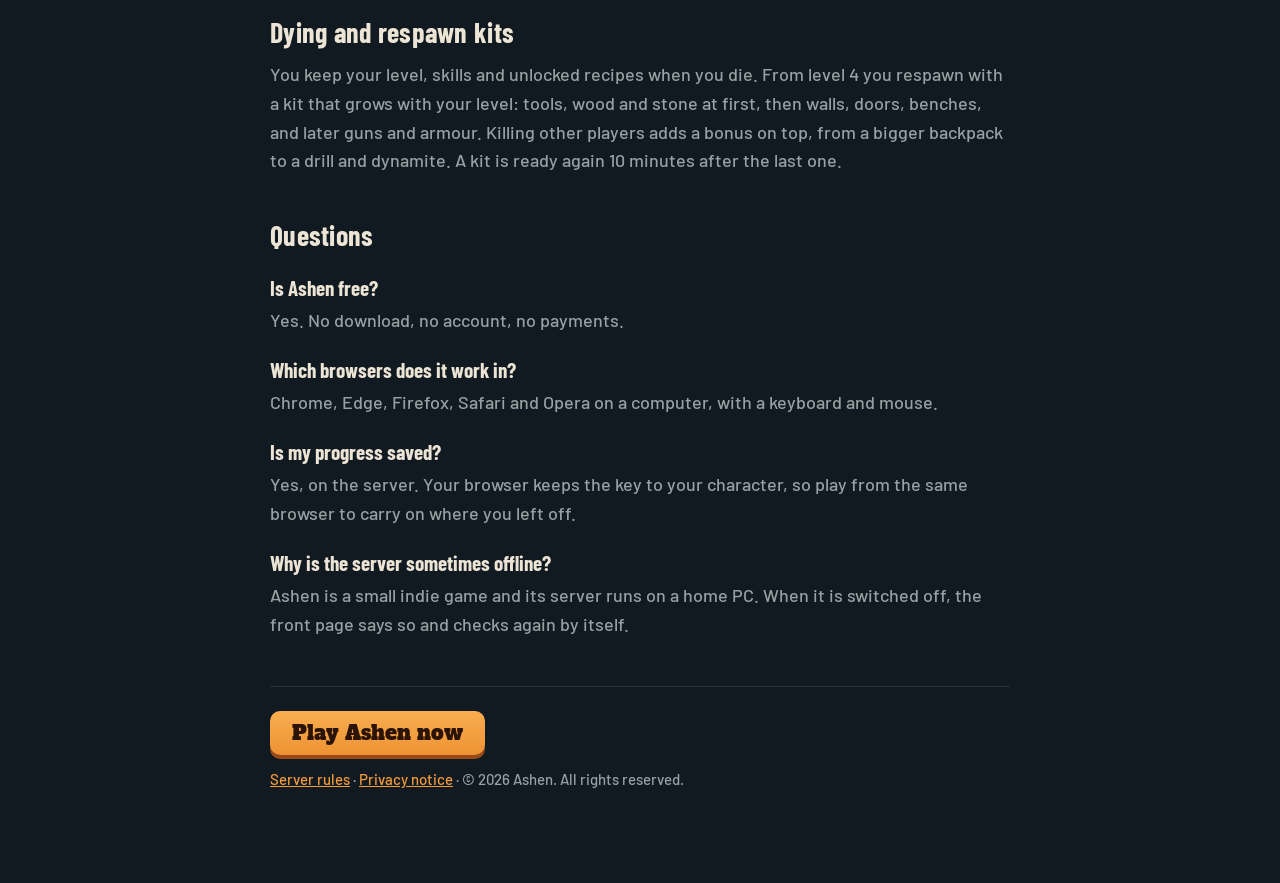
==== commit 02e01ced: "Update the Ashen guide" ====
--- a/guide.html
+++ b/guide.html
@@ -100,7 +100,7 @@
     <li>Check the houses. Boxes, trash cans and chests refill over time.</li>
     <li>Get some walls, a door and a campfire up before it gets dark.</li>
   </ol>
-  <p>Zombies ignore you for the first 12 minutes after you spawn, so your first night is pretty easy. If you hit one, that kind of zombie will come after you every night from then on.</p>
+  <p>Zombies ignore you and your buildings for the first 9 minutes after you spawn, so use that time to get walls up. If you hit one, that kind of zombie will come after you every night from then on.</p>
 
   <h2 id="night">Surviving the night</h2>
   <ul>
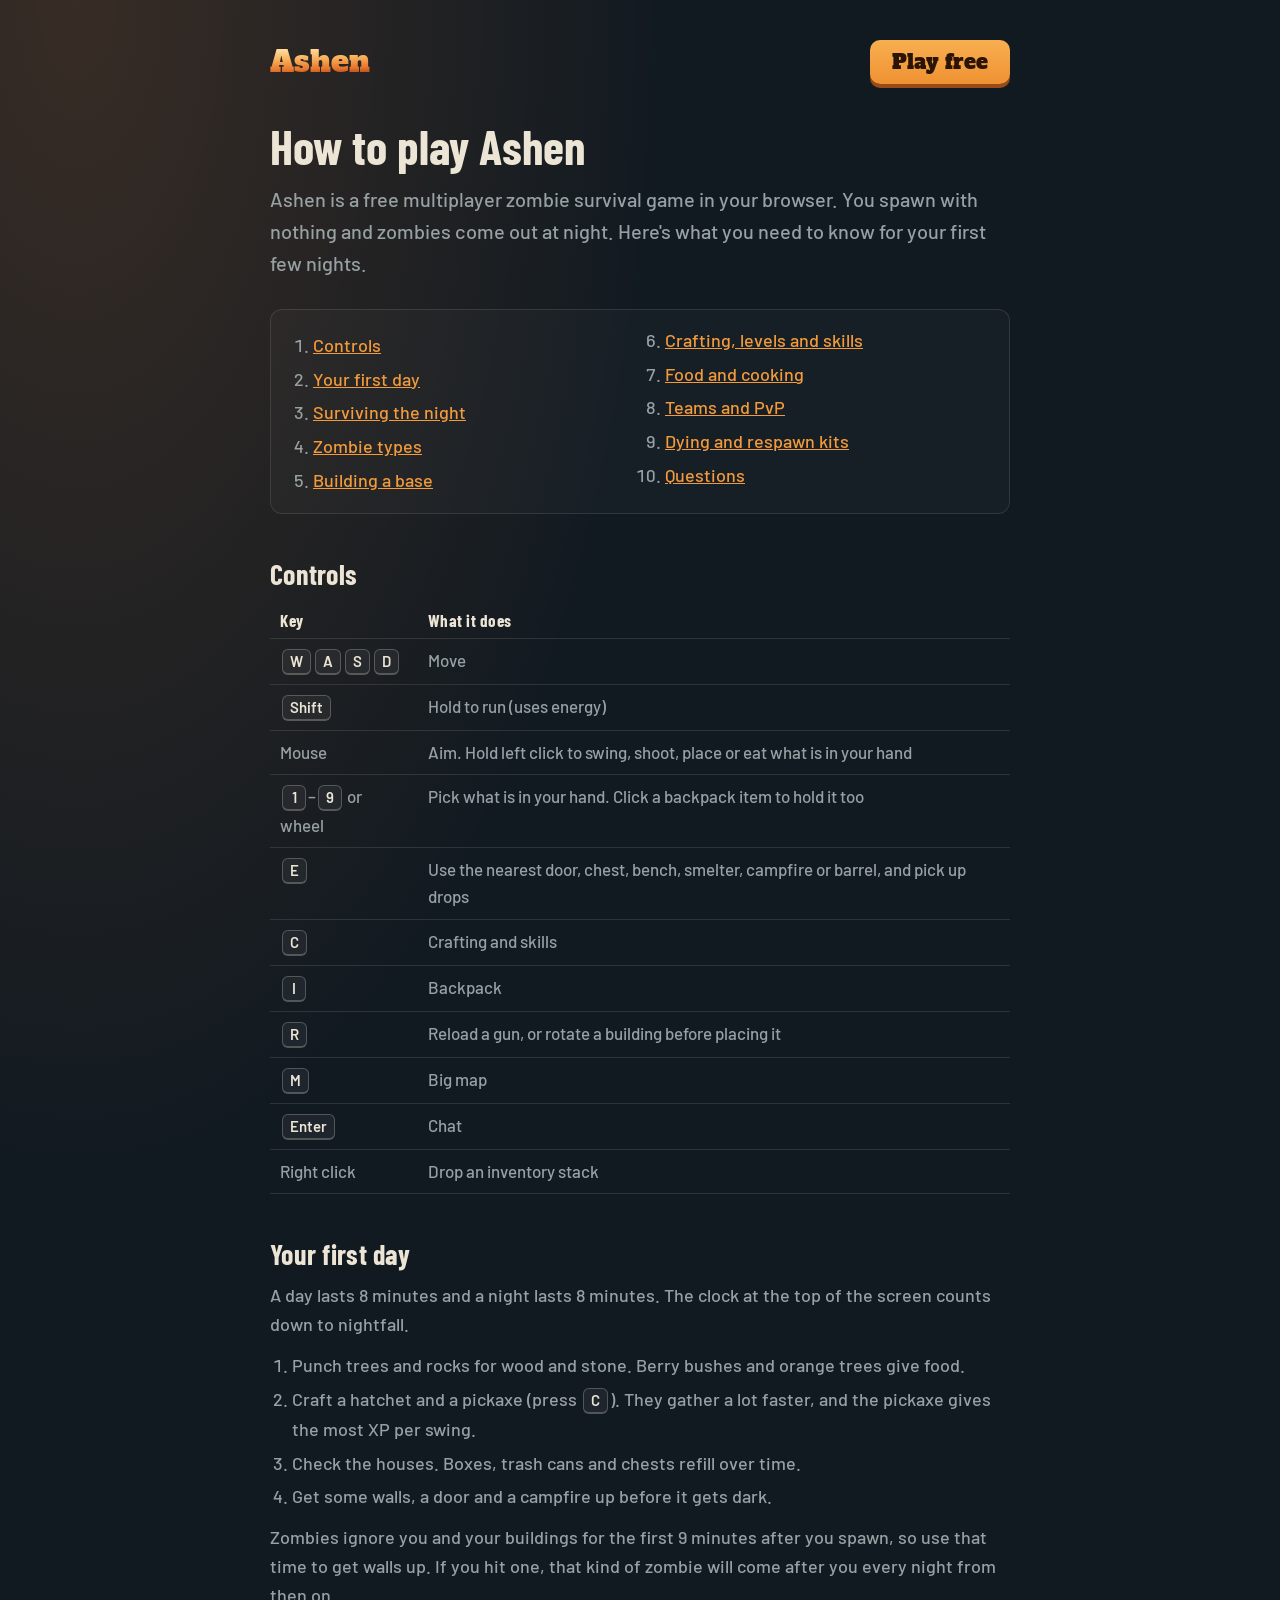
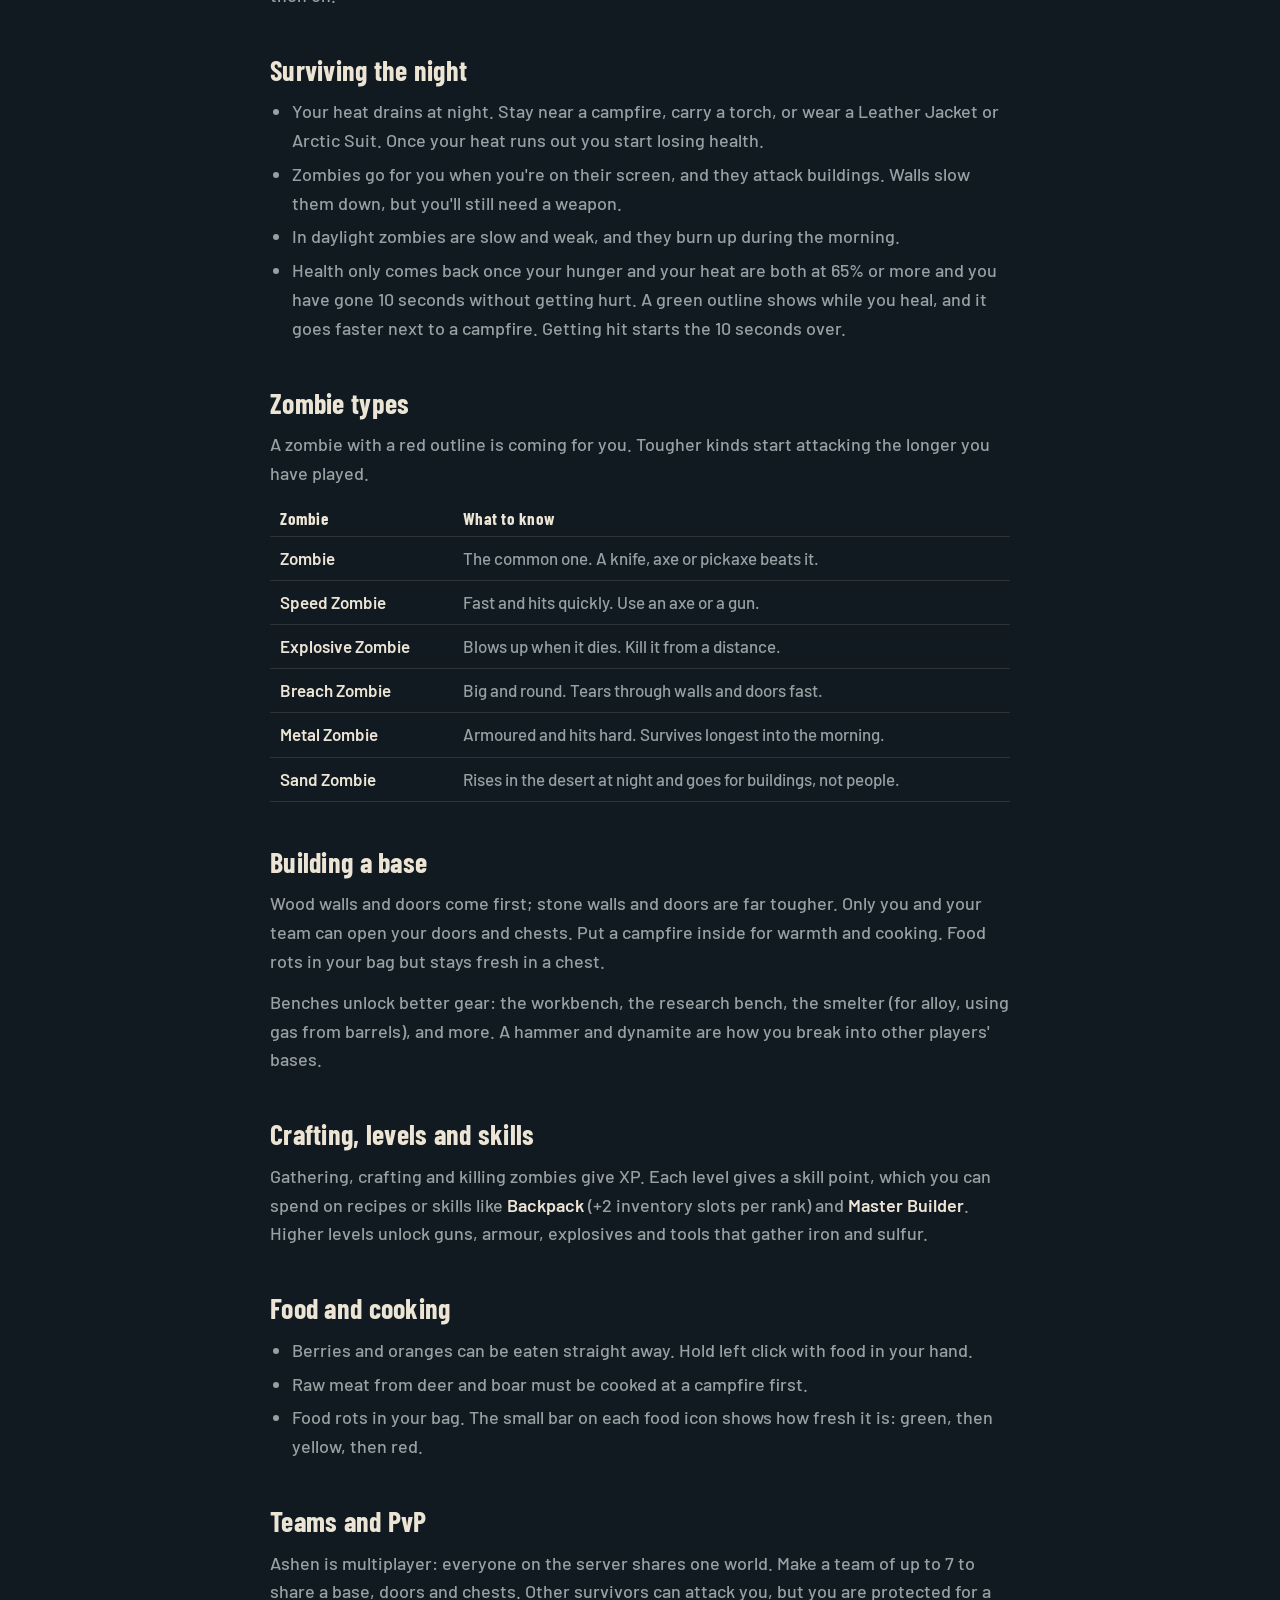
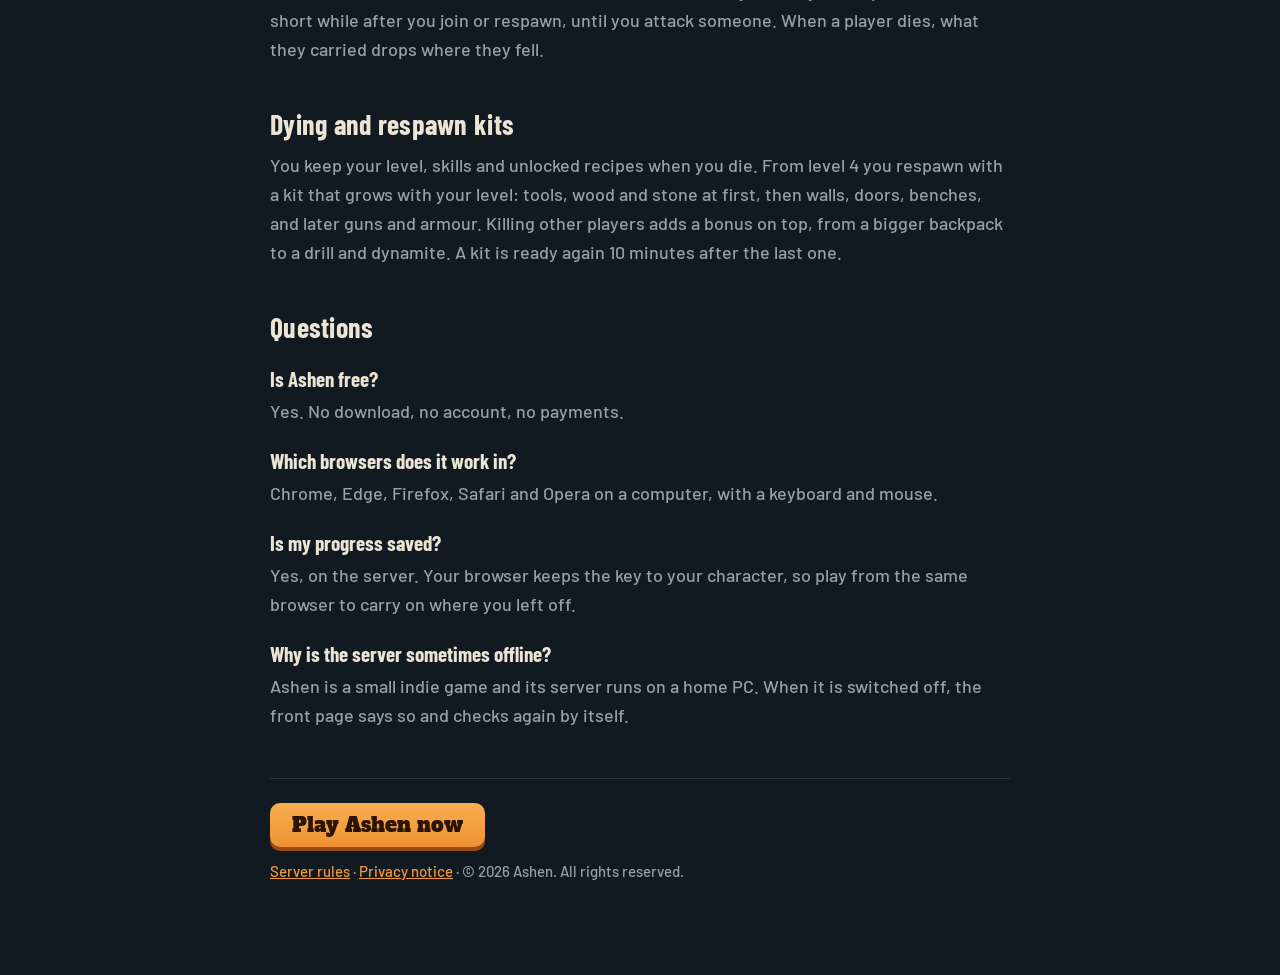
==== commit 9cd44354: "Update the Ashen guide" ====
--- a/guide.html
+++ b/guide.html
@@ -107,6 +107,7 @@
     <li>Your heat drains at night. Stay near a campfire, carry a torch, or wear a Leather Jacket or Arctic Suit. Once your heat runs out you start losing health.</li>
     <li>Zombies go for you when you're on their screen, and they attack buildings. Walls slow them down, but you'll still need a weapon.</li>
     <li>In daylight zombies are slow and weak, and they burn up during the morning.</li>
+    <li>Health only comes back once your hunger and your heat are both at 65% or more and you have gone 10 seconds without getting hurt. A green outline shows while you heal, and it goes faster next to a campfire. Getting hit starts the 10 seconds over.</li>
   </ul>
 
   <h2 id="zombies">Zombie types</h2>
